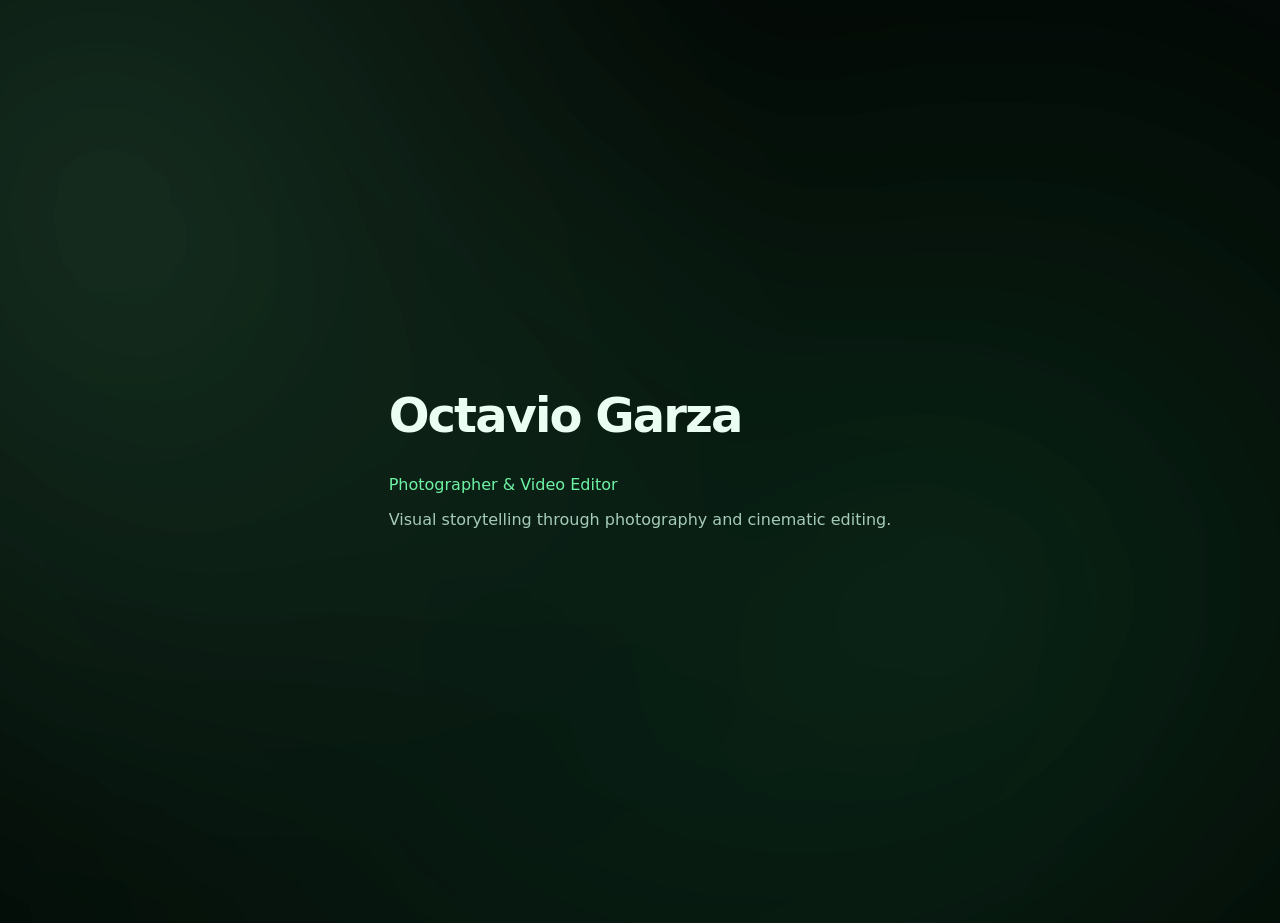
==== index.html @ 62044c3e "Update index.html" ====
<!DOCTYPE html>
<html lang="en">
<head>
  <meta charset="UTF-8" />
  <meta name="viewport" content="width=device-width, initial-scale=1.0" />
  <title>Octavio Garza | Portfolio</title>

  <link rel="stylesheet" href="styles.css" />
</head>

<body>

<div class="noise"></div>


<div class="scene active">

  <header class="hero">
    <h1>Octavio Garza</h1>
    <p class="role">Photographer & Video Editor</p>
    <p class="subtitle">
      Visual storytelling through photography and cinematic editing.
    </p>
  </header>

</div>

<div class="scene">
  <section class="section">
    <h2>About</h2>
    <p>
      I’m Octavio Garza, a photographer and video editor focused on visual storytelling through composition, lighting, and motion.
    </p>
    <p>
      I create work centered around emotion, structure, and cinematic visual language.
    </p>
  </section>
</div>


<div class="scene">
  <section class="section">
    <h2>Photography</h2>

    <div class="gallery">

      <img src="assets/photo1.jpg" class="gallery-img" alt="">
      <img src="assets/photo2.jpg" class="gallery-img" alt="">
      <img src="assets/photo3.jpg" class="gallery-img" alt="">
      <img src="assets/photo4.jpg" class="gallery-img" alt="">
      <img src="assets/photo5.jpg" class="gallery-img" alt="">
      <img src="assets/photo6.jpg" class="gallery-img" alt="">

    </div>
  </section>
</div>


<div class="scene">
  <section class="section">
    <h2>Video Editing</h2>

    <video class="video" controls>
      <source src="assets/video1.mp4" type="video/mp4">
    </video>

    <p class="caption">
      Cinematic editing reel focused on pacing, color grading, and storytelling.
    </p>
  </section>
</div>

<div class="scene">
  <section class="section">
    <h2>Contact</h2>
    <p>Email: Octaviojgarza13@gmail.com </p>
  </section>
</div>

<div class="lightbox" id="lightbox">
  <span class="close" id="closeBtn">&times;</span>
  <img id="lightboxImg" class="lightbox-img" />
  <span class="nav prev" id="prev">&#10094;</span>
  <span class="nav next" id="next">&#10095;</span>
</div>

<script src="script.js"></script>
</body>
</html>
---- styles.css ----
:root {
  --bg: #050a07;
  --panel: #0c1510;

  --text: #eafff2;
  --muted: #a6cbb8;

  --green-1: #6ef3a5;
  --green-2: #2fd67b;
  --green-3: #1b6b45;
}


body {
  margin: 0;
  font-family: Inter, system-ui, sans-serif;
  background: var(--bg);
  color: var(--text);
  overflow: hidden;
}


h1 {
  font-size: 3rem;
  letter-spacing: -0.04em;
}

h2 {
  font-size: 2rem;
  border-left: 4px solid var(--green-2);
  padding-left: 12px;
  margin-bottom: 20px;
}

.subtitle {
  color: var(--muted);
}

.role {
  color: var(--green-1);
}


.scene {
  position: absolute;
  inset: 0;
  display: flex;
  align-items: center;
  justify-content: center;

  opacity: 0;
  transform: scale(1.05);
  filter: blur(10px);

  transition: 1.2s ease;
  z-index: 2;
}

.scene.active {
  opacity: 1;
  transform: scale(1);
  filter: blur(0);
}


.section {
  max-width: 1000px;
  padding: 40px;
}


.gallery {
  display: grid;
  grid-template-columns: repeat(3, 1fr);
  gap: 12px;
}

.gallery-img {
  width: 100%;
  height: 220px;
  object-fit: cover;
  cursor: pointer;
  border: 1px solid var(--green-3);
  transition: 0.3s ease;
}

.gallery-img:hover {
  transform: scale(1.03);
  border-color: var(--green-1);
}


.video {
  width: 100%;
  border: 2px solid var(--green-3);
}

.caption {
  color: var(--muted);
}

.lightbox {
  position: fixed;
  inset: 0;
  background: rgba(0,0,0,0.92);
  display: none;
  justify-content: center;
  align-items: center;
  z-index: 10;
}

.lightbox.show {
  display: flex;
}

.lightbox-img {
  max-width: 85%;
  max-height: 85%;
  border: 2px solid var(--green-2);
}

.close,
.nav {
  position: absolute;
  color: var(--green-1);
  font-size: 40px;
  cursor: pointer;
}

.close { top: 20px; right: 30px; }
.prev { left: 30px; }
.next { right: 30px; }


body::before,
body::after {
  content: "";
  position: fixed;
  inset: -20%;
  z-index: 0;
  pointer-events: none;

  background:
    radial-gradient(circle at 20% 30%, rgba(110,243,165,0.10), transparent 40%),
    radial-gradient(circle at 70% 60%, rgba(47,214,123,0.08), transparent 45%),
    radial-gradient(circle at 40% 80%, rgba(27,107,69,0.10), transparent 50%);

  filter: blur(70px);
  animation: drift 20s ease-in-out infinite alternate;
}

body::after {
  opacity: 0.6;
  animation: drift2 28s ease-in-out infinite alternate;
}

@keyframes drift {
  0% { transform: translate(-2%, -2%); }
  100% { transform: translate(2%, 2%); }
}

@keyframes drift2 {
  0% { transform: translate(2%, -2%); }
  100% { transform: translate(-2%, 2%); }
}


.noise {
  position: fixed;
  inset: 0;
  background-image: url("https://www.transparenttextures.com/patterns/noise.png");
  opacity: 0.05;
  z-index: 1;
  pointer-events: none;
}
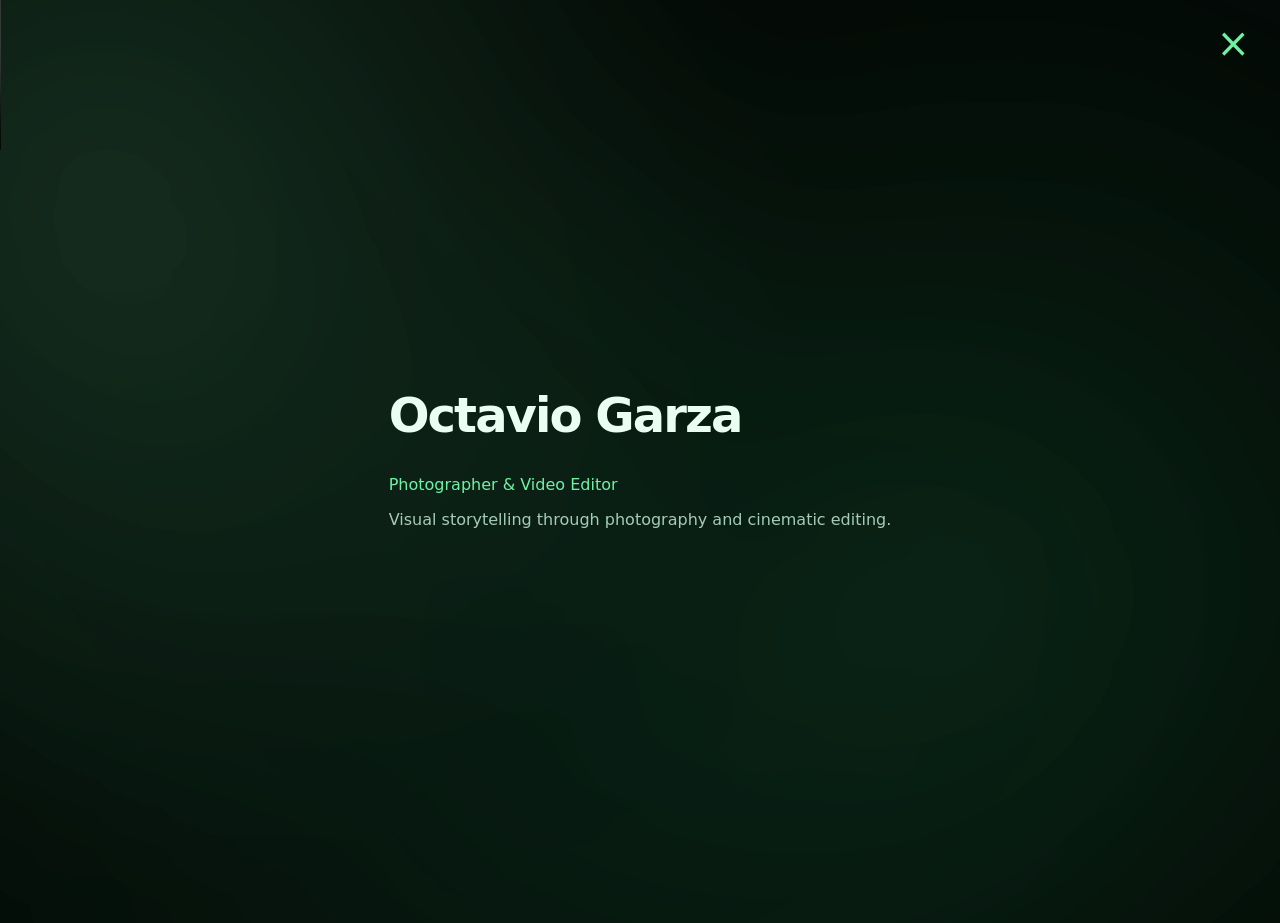
==== commit 97e09bb3: "Update index.html" ====
--- a/index.html
+++ b/index.html
@@ -12,68 +12,52 @@
 
 <div class="noise"></div>
 
-
 <div class="scene active">
-
   <header class="hero">
     <h1>Octavio Garza</h1>
     <p class="role">Photographer & Video Editor</p>
-    <p class="subtitle">
-      Visual storytelling through photography and cinematic editing.
-    </p>
+    <p class="subtitle">Visual storytelling through photography and cinematic editing.</p>
   </header>
-
 </div>
 
 <div class="scene">
   <section class="section">
     <h2>About</h2>
     <p>
-      I’m Octavio Garza, a photographer and video editor focused on visual storytelling through composition, lighting, and motion.
-    </p>
-    <p>
-      I create work centered around emotion, structure, and cinematic visual language.
+      I’m Octavio Garza, a photographer and video editor focused on visual storytelling through composition, lighting, and motion. My work blends urban photography with cinematic editing to create emotionally driven visuals. I specialize in capturing authentic moments and shaping them into structured visual narratives. Currently, I am refining my creative style through both photography and post-production workflows.
     </p>
   </section>
 </div>
-
 
 <div class="scene">
   <section class="section">
     <h2>Photography</h2>
 
     <div class="gallery">
-
-      <img src="assets/photo1.jpg" class="gallery-img" alt="">
-      <img src="assets/photo2.jpg" class="gallery-img" alt="">
-      <img src="assets/photo3.jpg" class="gallery-img" alt="">
-      <img src="assets/photo4.jpg" class="gallery-img" alt="">
-      <img src="assets/photo5.jpg" class="gallery-img" alt="">
-      <img src="assets/photo6.jpg" class="gallery-img" alt="">
-
+      <img src="assets/images/photo1.jpg" class="gallery-img" />
+      <img src="assets/images/photo2.jpg" class="gallery-img" />
+      <img src="assets/images/photo3.jpg" class="gallery-img" />
+      <img src="assets/images/photo4.jpg" class="gallery-img" />
+      <img src="assets/images/photo5.jpg" class="gallery-img" />
+      <img src="assets/images/photo6.jpg" class="gallery-img" />
     </div>
   </section>
 </div>
-
 
 <div class="scene">
   <section class="section">
     <h2>Video Editing</h2>
 
-    <video class="video" controls>
-      <source src="assets/video1.mp4" type="video/mp4">
-    </video>
-
-    <p class="caption">
-      Cinematic editing reel focused on pacing, color grading, and storytelling.
-    </p>
+    <div class="video-thumb" id="openVideo">
+      <p>▶ Watch Cinematic Reel</p>
+    </div>
   </section>
 </div>
 
 <div class="scene">
   <section class="section">
     <h2>Contact</h2>
-    <p>Email: Octaviojgarza13@gmail.com </p>
+    <p>Email: your.email@example.com</p>
   </section>
 </div>
 
@@ -84,6 +68,13 @@
   <span class="nav next" id="next">&#10095;</span>
 </div>
 
+<div class="video-lightbox" id="videoLightbox">
+  <span class="close" id="closeVideo">&times;</span>
+  <video id="modalVideo" controls>
+    <source src="assets/video/reel.mp4" type="video/mp4" />
+  </video>
+</div>
+
 <script src="script.js"></script>
 </body>
 </html>
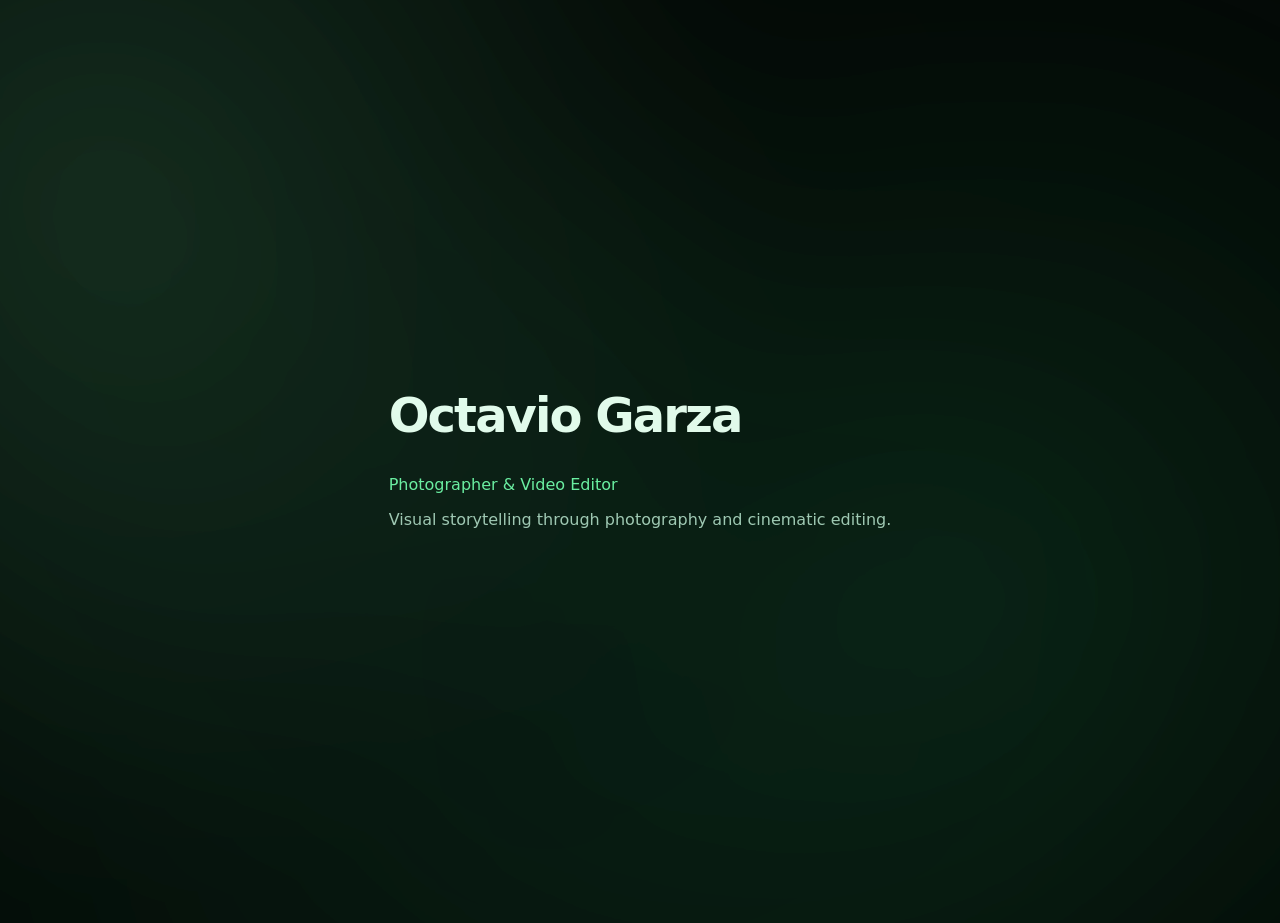
==== commit 87e9493a: "Update index.html" ====
--- a/index.html
+++ b/index.html
@@ -4,7 +4,7 @@
   <meta charset="UTF-8" />
   <meta name="viewport" content="width=device-width, initial-scale=1.0" />
   <title>Octavio Garza | Portfolio</title>
-
+<link rel="icon" href="favicon.png" type="image/x-icon">
   <link rel="stylesheet" href="styles.css" />
 </head>
 
--- a/styles.css
+++ b/styles.css
@@ -1,14 +1,12 @@
-
 :root {
   --bg: #050a07;
   --panel: #0c1510;
-
   --text: #eafff2;
   --muted: #a6cbb8;
 
-  --green-1: #6ef3a5;
-  --green-2: #2fd67b;
-  --green-3: #1b6b45;
+  --g1: #6ef3a5;
+  --g2: #2fd67b;
+  --g3: #1b6b45;
 }
 
 
@@ -21,25 +19,14 @@
 }
 
 
-h1 {
-  font-size: 3rem;
-  letter-spacing: -0.04em;
-}
-
+h1 { font-size: 3rem; letter-spacing: -0.04em; }
 h2 {
   font-size: 2rem;
-  border-left: 4px solid var(--green-2);
+  border-left: 4px solid var(--g2);
   padding-left: 12px;
-  margin-bottom: 20px;
 }
-
-.subtitle {
-  color: var(--muted);
-}
-
-.role {
-  color: var(--green-1);
-}
+.subtitle { color: var(--muted); }
+.role { color: var(--g1); }
 
 
 .scene {
@@ -54,7 +41,6 @@
   filter: blur(10px);
 
   transition: 1.2s ease;
-  z-index: 2;
 }
 
 .scene.active {
@@ -80,50 +66,69 @@
   width: 100%;
   height: 220px;
   object-fit: cover;
-  cursor: pointer;
-  border: 1px solid var(--green-3);
+  cursor: zoom-in;
+  border: 1px solid var(--g3);
   transition: 0.3s ease;
 }
 
 .gallery-img:hover {
   transform: scale(1.03);
-  border-color: var(--green-1);
+  border-color: var(--g1);
 }
 
 
-.video {
-  width: 100%;
-  border: 2px solid var(--green-3);
+.video-thumb {
+  background: var(--panel);
+  padding: 40px;
+  text-align: center;
+  cursor: pointer;
+  border: 1px solid var(--g3);
 }
 
-.caption {
-  color: var(--muted);
+.video-thumb:hover {
+  border-color: var(--g1);
 }
 
 .lightbox {
   position: fixed;
   inset: 0;
-  background: rgba(0,0,0,0.92);
+  background: rgba(0,0,0,0.95);
   display: none;
   justify-content: center;
   align-items: center;
-  z-index: 10;
+  z-index: 100;
 }
 
-.lightbox.show {
-  display: flex;
-}
+.lightbox.show { display: flex; }
 
 .lightbox-img {
   max-width: 85%;
   max-height: 85%;
-  border: 2px solid var(--green-2);
+  border: 2px solid var(--g2);
+}
+
+
+.video-lightbox {
+  position: fixed;
+  inset: 0;
+  background: rgba(0,0,0,0.95);
+  display: none;
+  justify-content: center;
+  align-items: center;
+  z-index: 120;
+}
+
+.video-lightbox.show { display: flex; }
+
+.video-lightbox video {
+  width: 80%;
+  border: 2px solid var(--g2);
 }
 
 .close,
 .nav {
   position: absolute;
-  color: var(--green-1);
+  color: var(--g1);
   font-size: 40px;
   cursor: pointer;
 }
@@ -138,8 +143,8 @@
   content: "";
   position: fixed;
   inset: -20%;
+  pointer-events: none;
   z-index: 0;
-  pointer-events: none;
 
   background:
     radial-gradient(circle at 20% 30%, rgba(110,243,165,0.10), transparent 40%),
@@ -165,7 +170,6 @@
   100% { transform: translate(-2%, 2%); }
 }
 
-
 .noise {
   position: fixed;
   inset: 0;
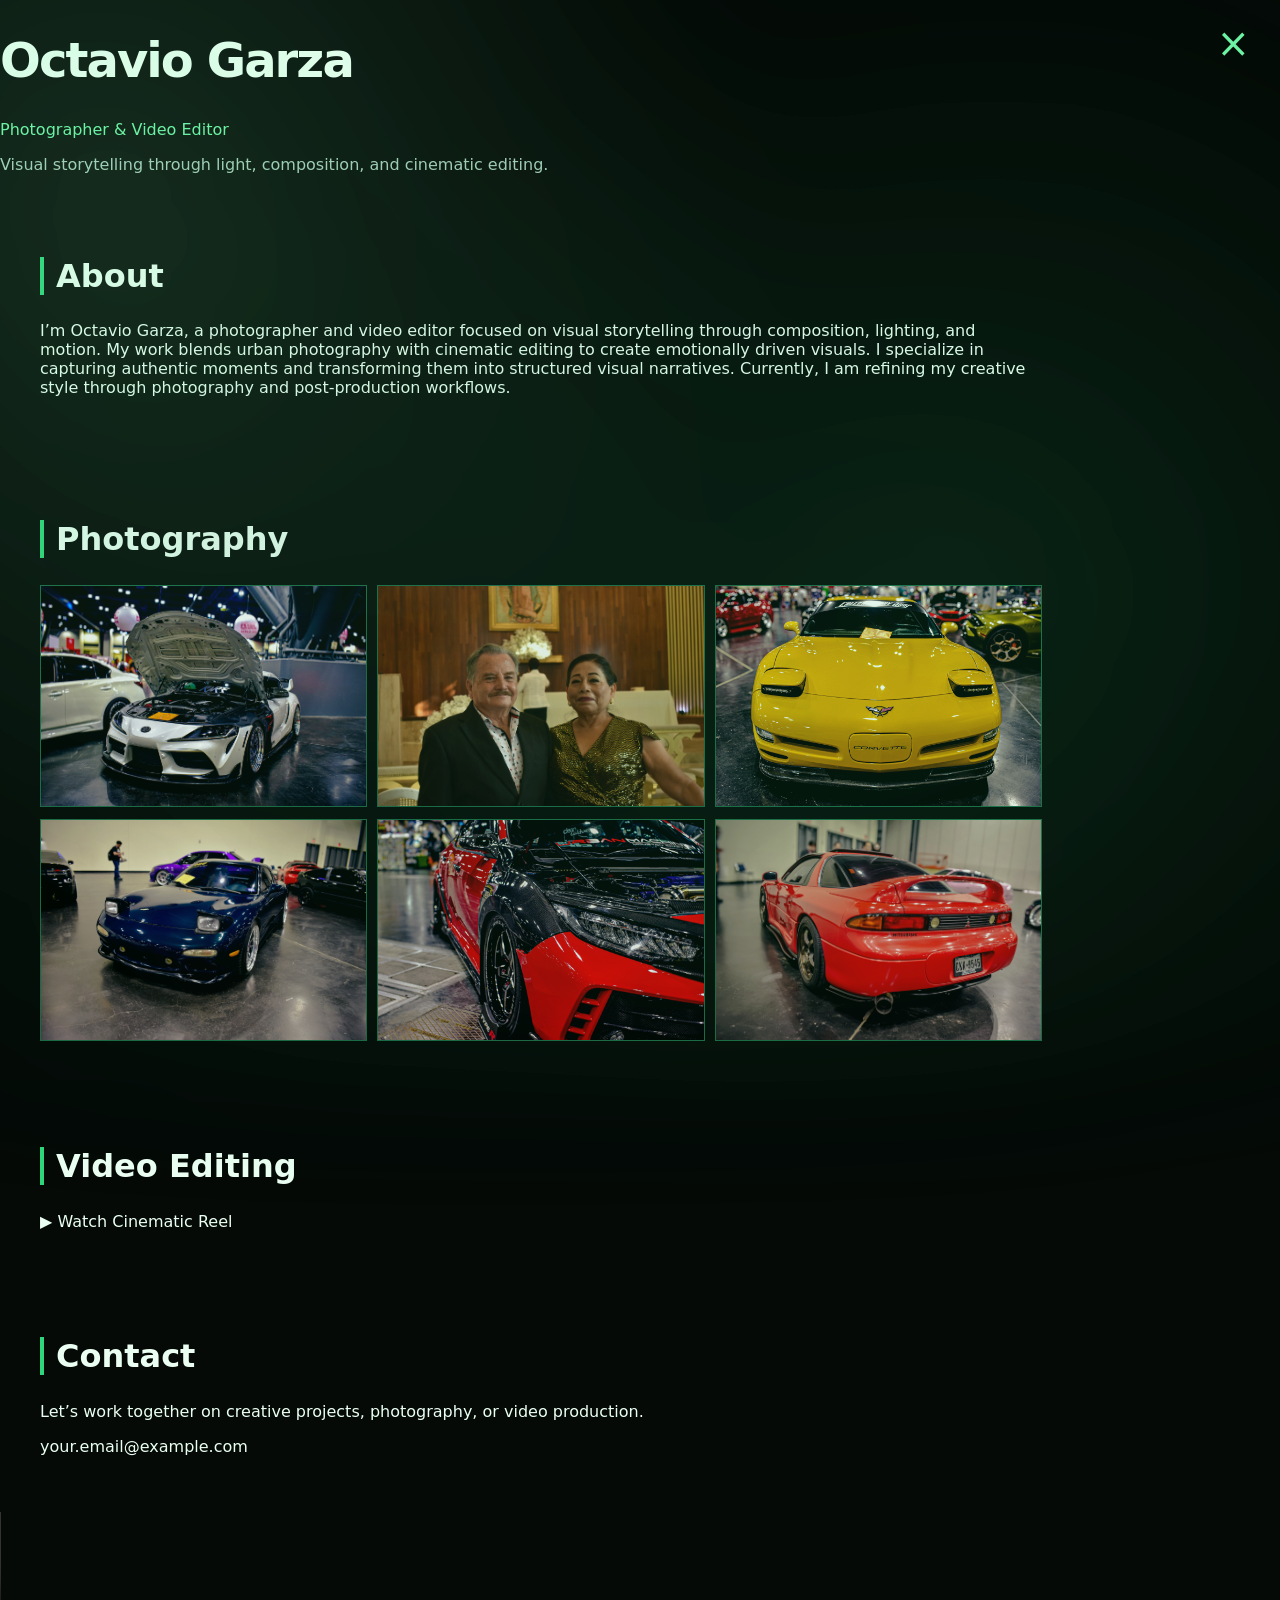
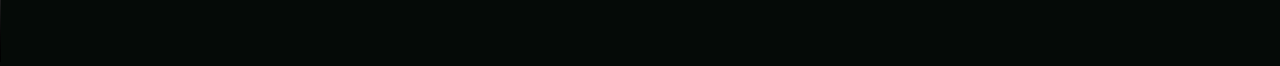
==== commit e07ec0e7: "Update index.html" ====
--- a/index.html
+++ b/index.html
@@ -2,76 +2,78 @@
 <html lang="en">
 <head>
   <meta charset="UTF-8" />
-  <meta name="viewport" content="width=device-width, initial-scale=1.0" />
+  <meta name="viewport" content="width=device-width, initial-scale=1.0"/>
   <title>Octavio Garza | Portfolio</title>
-<link rel="icon" href="favicon.png" type="image/x-icon">
-  <link rel="stylesheet" href="styles.css" />
+
+  <link rel="icon" href="favicon.ico">
+  <link rel="stylesheet" href="styles.css">
 </head>
 
 <body>
 
 <div class="noise"></div>
 
-<div class="scene active">
-  <header class="hero">
-    <h1>Octavio Garza</h1>
-    <p class="role">Photographer & Video Editor</p>
-    <p class="subtitle">Visual storytelling through photography and cinematic editing.</p>
-  </header>
-</div>
 
-<div class="scene">
-  <section class="section">
-    <h2>About</h2>
-    <p>
-      I’m Octavio Garza, a photographer and video editor focused on visual storytelling through composition, lighting, and motion. My work blends urban photography with cinematic editing to create emotionally driven visuals. I specialize in capturing authentic moments and shaping them into structured visual narratives. Currently, I am refining my creative style through both photography and post-production workflows.
-    </p>
-  </section>
-</div>
+<header class="hero">
+  <h1>Octavio Garza</h1>
+  <p class="role">Photographer & Video Editor</p>
+  <p class="subtitle">
+    Visual storytelling through light, composition, and cinematic editing.
+  </p>
+</header>
 
-<div class="scene">
-  <section class="section">
-    <h2>Photography</h2>
 
-    <div class="gallery">
-      <img src="assets/images/photo1.jpg" class="gallery-img" />
-      <img src="assets/images/photo2.jpg" class="gallery-img" />
-      <img src="assets/images/photo3.jpg" class="gallery-img" />
-      <img src="assets/images/photo4.jpg" class="gallery-img" />
-      <img src="assets/images/photo5.jpg" class="gallery-img" />
-      <img src="assets/images/photo6.jpg" class="gallery-img" />
-    </div>
-  </section>
-</div>
+<section class="section reveal">
+  <h2>About</h2>
+  <p>
+    I’m Octavio Garza, a photographer and video editor focused on visual storytelling through composition, lighting, and motion. My work blends urban photography with cinematic editing to create emotionally driven visuals. I specialize in capturing authentic moments and transforming them into structured visual narratives. Currently, I am refining my creative style through photography and post-production workflows.
+  </p>
+</section>
 
-<div class="scene">
-  <section class="section">
-    <h2>Video Editing</h2>
+<section class="section reveal">
+  <h2>Photography</h2>
 
-    <div class="video-thumb" id="openVideo">
-      <p>▶ Watch Cinematic Reel</p>
-    </div>
-  </section>
-</div>
+  <div class="gallery">
+    <img src="assets/photo1.jpg" class="gallery-img">
+    <img src="assets/photo2.jpg" class="gallery-img">
+    <img src="assets/photo3.jpg" class="gallery-img">
+    <img src="assets/photo4.jpg" class="gallery-img">
+    <img src="assets/photo5.jpg" class="gallery-img">
+    <img src="assets/photo6.jpg" class="gallery-img">
+  </div>
+</section>
 
-<div class="scene">
-  <section class="section">
-    <h2>Contact</h2>
-    <p>Email: your.email@example.com</p>
-  </section>
-</div>
+
+<section class="section reveal">
+  <h2>Video Editing</h2>
+
+  <div class="video-card" id="openVideo">
+    ▶ Watch Cinematic Reel
+  </div>
+</section>
+
+
+<section class="section reveal">
+  <h2>Contact</h2>
+
+  <div class="contact-card">
+    <p>Let’s work together on creative projects, photography, or video production.</p>
+    <p class="email">your.email@example.com</p>
+  </div>
+</section>
+
 
 <div class="lightbox" id="lightbox">
   <span class="close" id="closeBtn">&times;</span>
-  <img id="lightboxImg" class="lightbox-img" />
+  <img id="lightboxImg">
   <span class="nav prev" id="prev">&#10094;</span>
   <span class="nav next" id="next">&#10095;</span>
 </div>
 
-<div class="video-lightbox" id="videoLightbox">
+<div class="video-modal" id="videoModal">
   <span class="close" id="closeVideo">&times;</span>
-  <video id="modalVideo" controls>
-    <source src="assets/video/reel.mp4" type="video/mp4" />
+  <video controls id="videoPlayer">
+    <source src="assets/video/reel.mp4" type="video/mp4">
   </video>
 </div>
 
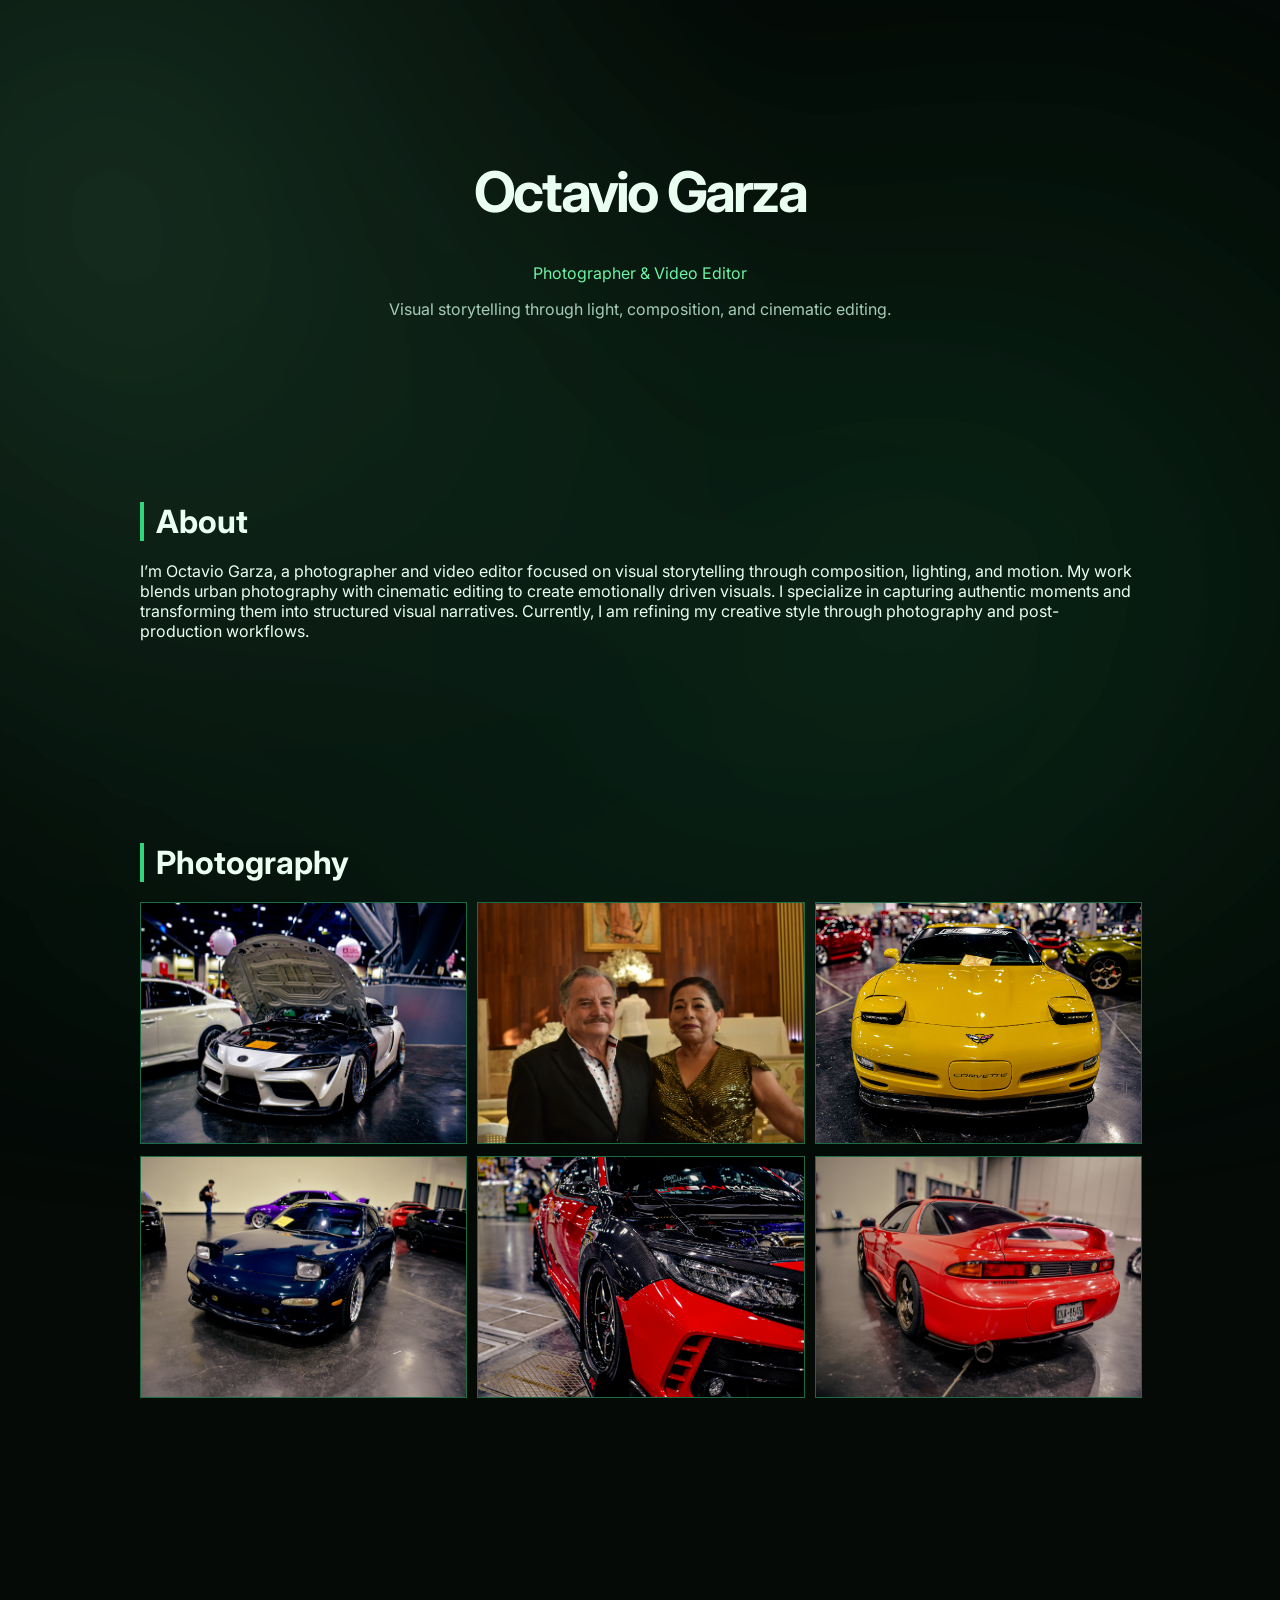
==== commit 8eb3d8f6: "Update index.html" ====
--- a/index.html
+++ b/index.html
@@ -4,8 +4,10 @@
   <meta charset="UTF-8" />
   <meta name="viewport" content="width=device-width, initial-scale=1.0"/>
   <title>Octavio Garza | Portfolio</title>
-
-  <link rel="icon" href="favicon.ico">
+<link rel="preconnect" href="https://fonts.googleapis.com">
+<link rel="preconnect" href="https://fonts.gstatic.com" crossorigin>
+<link href="https://fonts.googleapis.com/css2?family=Inter:wght@300;400;500;600&family=Playfair+Display:wght@500;600;700&family=JetBrains+Mono:wght@400;500&display=swap" rel="stylesheet">
+  <link rel="icon" href="favicon.png">
   <link rel="stylesheet" href="styles.css">
 </head>
 
--- a/styles.css
+++ b/styles.css
@@ -15,44 +15,49 @@
   font-family: Inter, system-ui, sans-serif;
   background: var(--bg);
   color: var(--text);
-  overflow: hidden;
-}
-
-
-h1 { font-size: 3rem; letter-spacing: -0.04em; }
+}
+
+
+h1 {
+  font-size: 3.5rem;
+  letter-spacing: -0.05em;
+}
+
 h2 {
   font-size: 2rem;
   border-left: 4px solid var(--g2);
   padding-left: 12px;
-}
-.subtitle { color: var(--muted); }
-.role { color: var(--g1); }
-
-
-.scene {
-  position: absolute;
-  inset: 0;
-  display: flex;
-  align-items: center;
-  justify-content: center;
-
-  opacity: 0;
-  transform: scale(1.05);
-  filter: blur(10px);
-
-  transition: 1.2s ease;
-}
-
-.scene.active {
-  opacity: 1;
-  transform: scale(1);
-  filter: blur(0);
-}
-
+  margin-bottom: 20px;
+}
+
+.subtitle {
+  color: var(--muted);
+}
+
+.role {
+  color: var(--g1);
+}
+
+.hero {
+  text-align: center;
+  padding: 120px 20px 60px;
+}
 
 .section {
   max-width: 1000px;
-  padding: 40px;
+  margin: auto;
+  padding: 80px 20px;
+}
+
+.reveal {
+  opacity: 0;
+  transform: translateY(40px);
+  transition: 1s ease;
+}
+
+.reveal.active {
+  opacity: 1;
+  transform: translateY(0);
 }
 
 
@@ -64,7 +69,7 @@
 
 .gallery-img {
   width: 100%;
-  height: 220px;
+  height: 240px;
   object-fit: cover;
   cursor: zoom-in;
   border: 1px solid var(--g3);
@@ -72,22 +77,35 @@
 }
 
 .gallery-img:hover {
-  transform: scale(1.03);
+  transform: scale(1.02);
   border-color: var(--g1);
 }
 
 
-.video-thumb {
+.video-card {
   background: var(--panel);
+  border: 1px solid var(--g3);
   padding: 40px;
+  cursor: pointer;
   text-align: center;
-  cursor: pointer;
+  transition: 0.3s;
+}
+
+.video-card:hover {
+  border-color: var(--g1);
+}
+
+
+.contact-card {
+  background: var(--panel);
   border: 1px solid var(--g3);
-}
-
-.video-thumb:hover {
-  border-color: var(--g1);
-}
+  padding: 30px;
+}
+
+.email {
+  color: var(--g1);
+}
+
 
 .lightbox {
   position: fixed;
@@ -96,40 +114,43 @@
   display: none;
   justify-content: center;
   align-items: center;
-  z-index: 100;
-}
-
-.lightbox.show { display: flex; }
-
-.lightbox-img {
+}
+
+.lightbox img {
   max-width: 85%;
   max-height: 85%;
   border: 2px solid var(--g2);
 }
 
-
-.video-lightbox {
+.lightbox.show {
+  display: flex;
+}
+
+
+.video-modal {
   position: fixed;
   inset: 0;
   background: rgba(0,0,0,0.95);
   display: none;
   justify-content: center;
   align-items: center;
-  z-index: 120;
-}
-
-.video-lightbox.show { display: flex; }
-
-.video-lightbox video {
+}
+
+.video-modal.show {
+  display: flex;
+}
+
+.video-modal video {
   width: 80%;
   border: 2px solid var(--g2);
 }
+
 
 .close,
 .nav {
   position: absolute;
+  font-size: 40px;
   color: var(--g1);
-  font-size: 40px;
   cursor: pointer;
 }
 
@@ -143,21 +164,21 @@
   content: "";
   position: fixed;
   inset: -20%;
+  z-index: -1;
   pointer-events: none;
-  z-index: 0;
 
   background:
     radial-gradient(circle at 20% 30%, rgba(110,243,165,0.10), transparent 40%),
     radial-gradient(circle at 70% 60%, rgba(47,214,123,0.08), transparent 45%),
     radial-gradient(circle at 40% 80%, rgba(27,107,69,0.10), transparent 50%);
 
-  filter: blur(70px);
-  animation: drift 20s ease-in-out infinite alternate;
+  filter: blur(80px);
+  animation: drift 22s ease-in-out infinite alternate;
 }
 
 body::after {
   opacity: 0.6;
-  animation: drift2 28s ease-in-out infinite alternate;
+  animation: drift2 30s ease-in-out infinite alternate;
 }
 
 @keyframes drift {
@@ -175,6 +196,5 @@
   inset: 0;
   background-image: url("https://www.transparenttextures.com/patterns/noise.png");
   opacity: 0.05;
-  z-index: 1;
   pointer-events: none;
 }
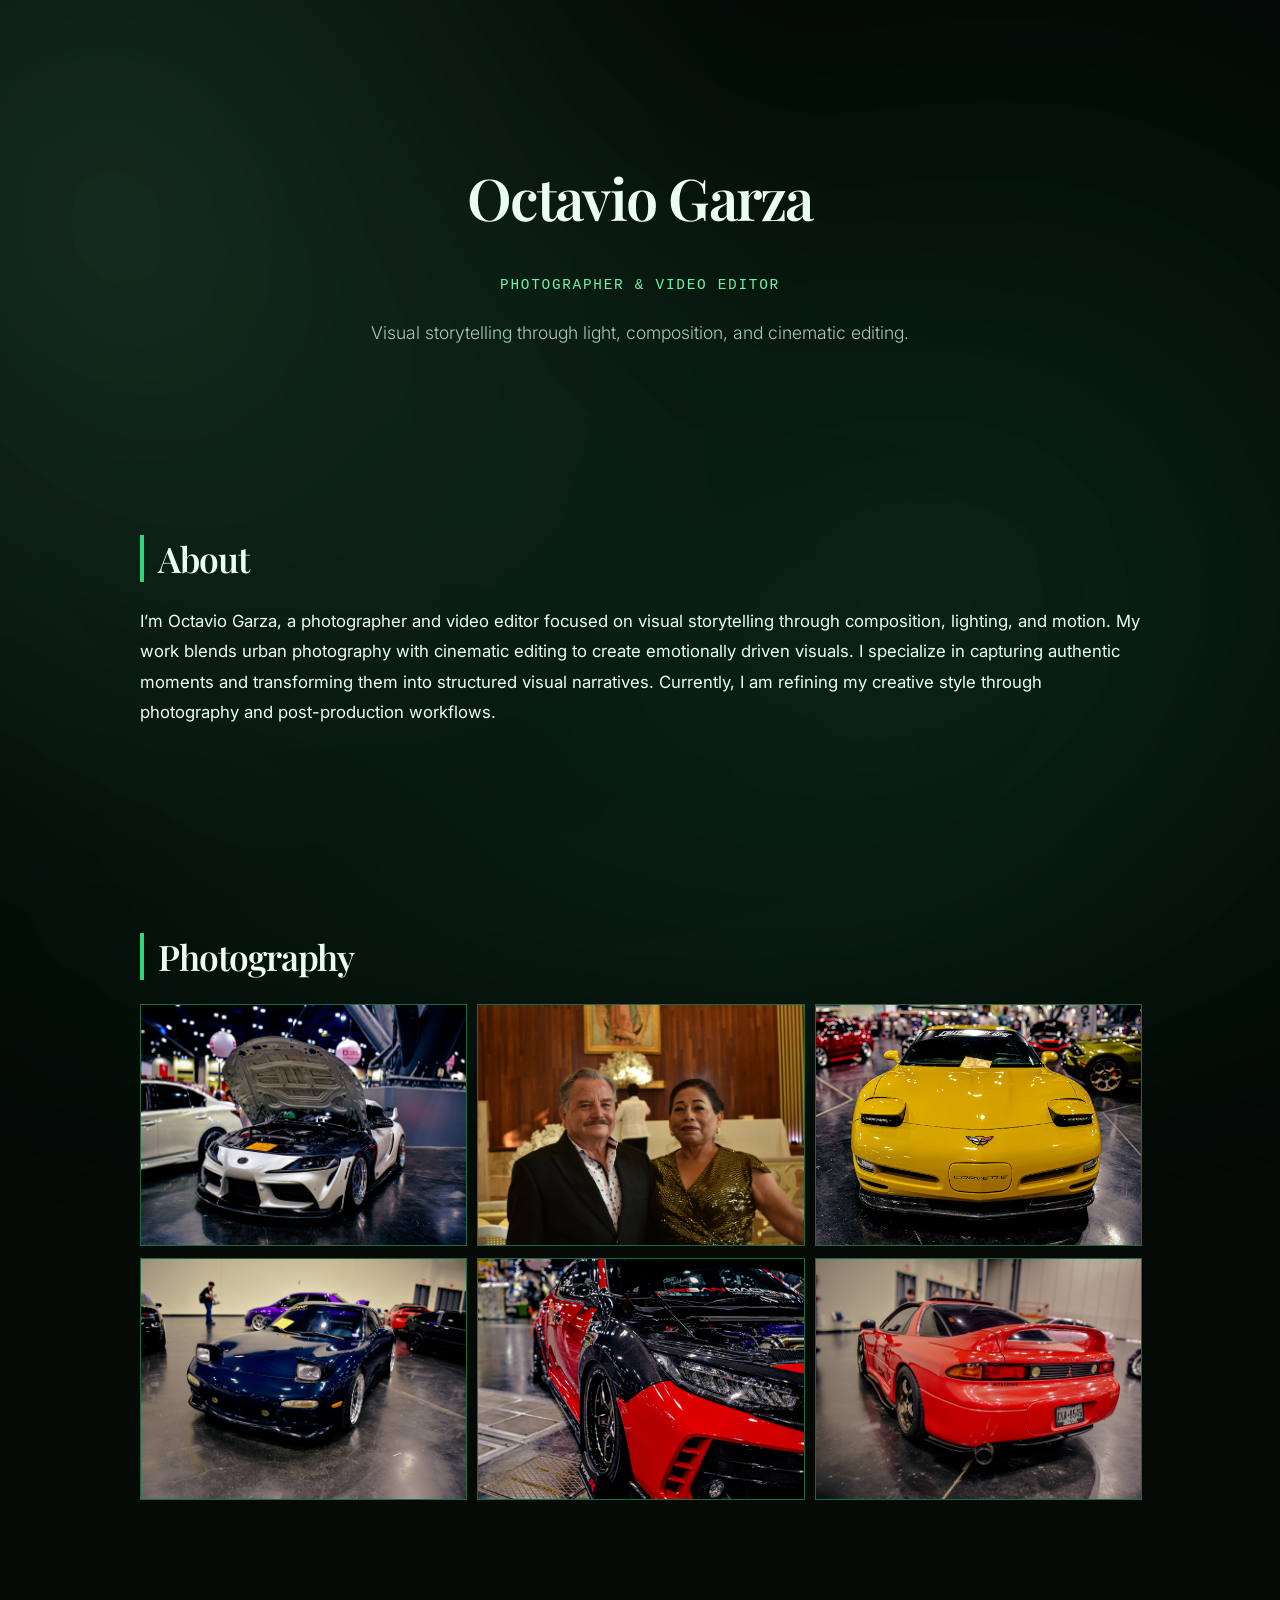
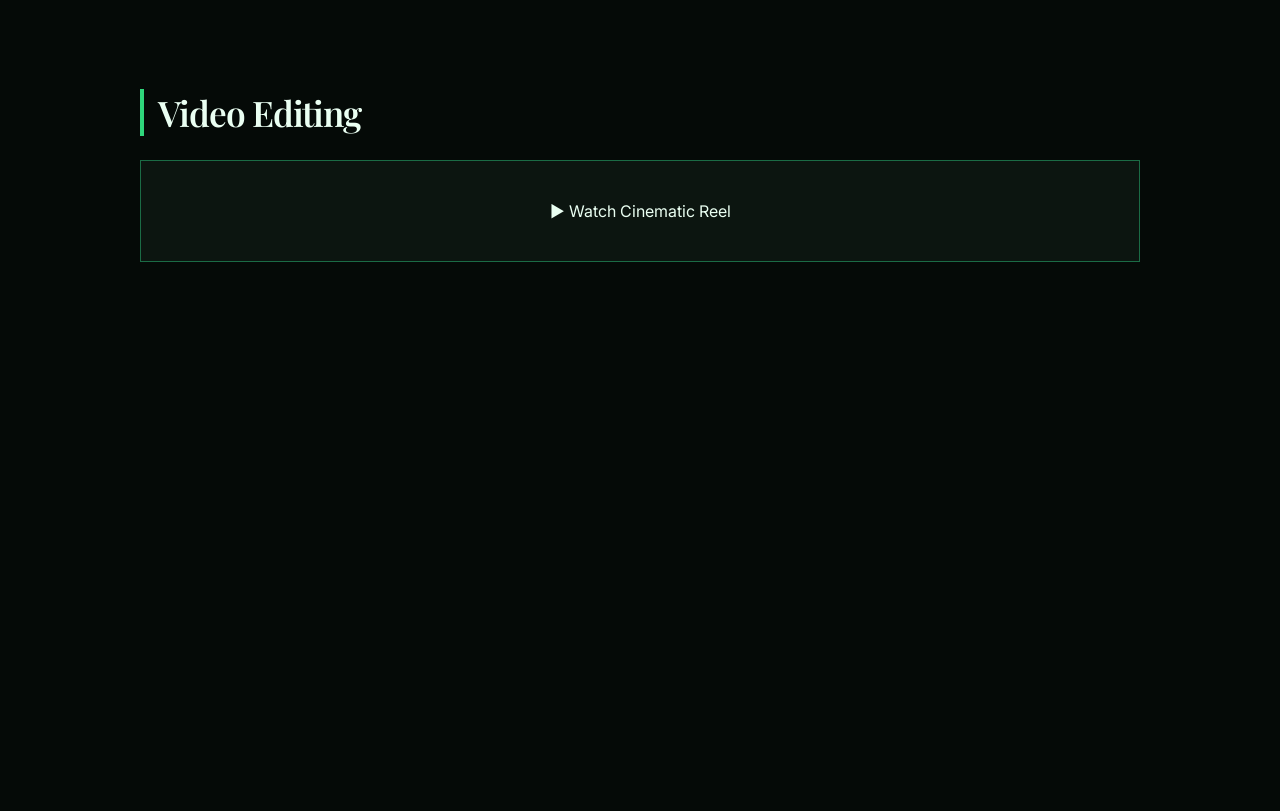
==== commit ee2dc581: "Update index.html" ====
--- a/index.html
+++ b/index.html
@@ -7,7 +7,7 @@
 <link rel="preconnect" href="https://fonts.googleapis.com">
 <link rel="preconnect" href="https://fonts.gstatic.com" crossorigin>
 <link href="https://fonts.googleapis.com/css2?family=Inter:wght@300;400;500;600&family=Playfair+Display:wght@500;600;700&family=JetBrains+Mono:wght@400;500&display=swap" rel="stylesheet">
-  <link rel="icon" href="favicon.png">
+  <link rel="icon" href="assets/favicon.png">
   <link rel="stylesheet" href="styles.css">
 </head>
 
--- a/styles.css
+++ b/styles.css
@@ -17,25 +17,51 @@
   color: var(--text);
 }
 
+h1, h2, h3 {
+  font-family: "Playfair Display", serif;
+  letter-spacing: -0.03em;
+}
 
 h1 {
-  font-size: 3.5rem;
-  letter-spacing: -0.05em;
+  font-size: 3.6rem;
+  font-weight: 600;
 }
 
 h2 {
-  font-size: 2rem;
+  font-size: 2.2rem;
+  font-weight: 600;
   border-left: 4px solid var(--g2);
-  padding-left: 12px;
-  margin-bottom: 20px;
+  padding-left: 14px;
+  margin-bottom: 24px;
+}
+
+p {
+  font-family: "Inter", sans-serif;
+  font-size: 1.05rem;
+  line-height: 1.8;
+  color: var(--text);
+  font-weight: 400;
 }
 
 .subtitle {
+  font-family: "Inter", sans-serif;
+  font-size: 1.1rem;
   color: var(--muted);
+  font-weight: 300;
 }
 
 .role {
-  color: var(--g1);
+  font-family: "JetBrains Mono", monospace;
+  font-size: 0.9rem;
+  letter-spacing: 0.12em;
+  text-transform: uppercase;
+  color: var(--g1);
+}
+
+.email {
+  font-family: "JetBrains Mono", monospace;
+  color: var(--g1);
+  font-size: 0.95rem;
 }
 
 .hero {
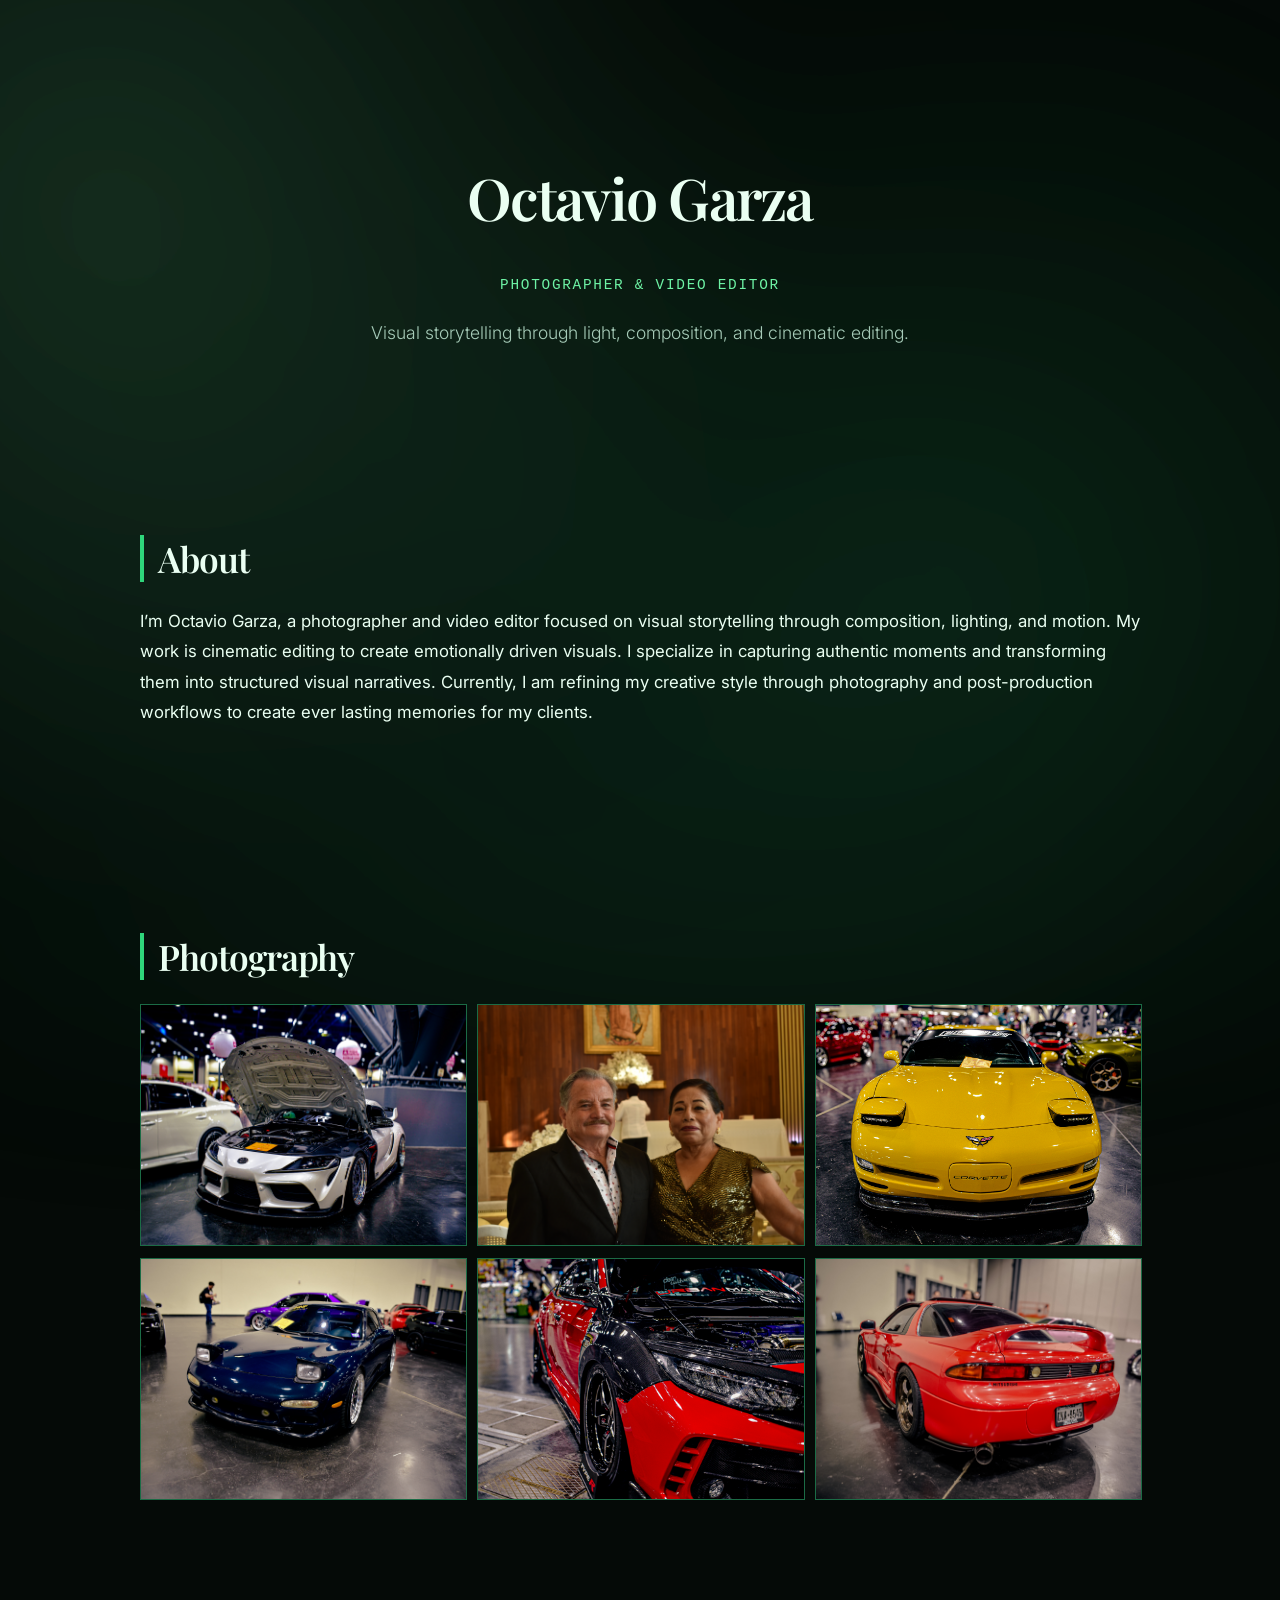
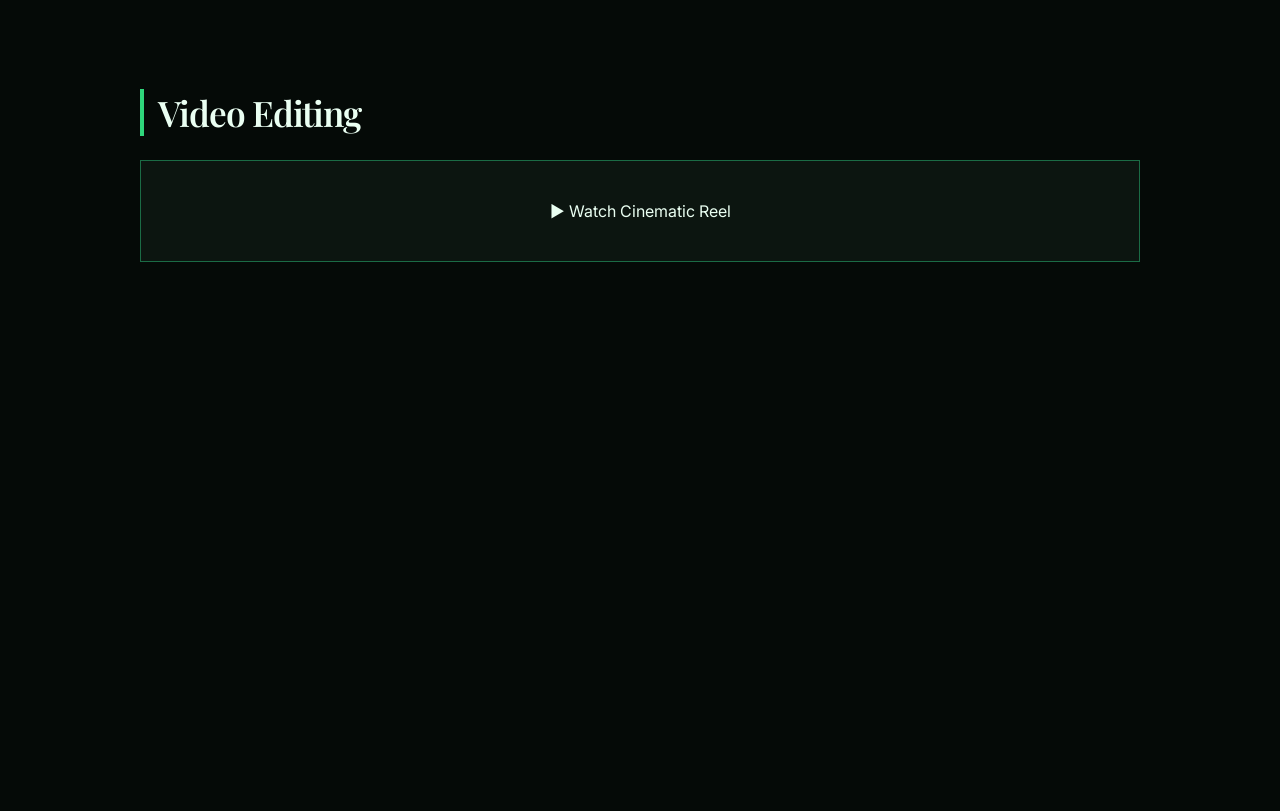
==== commit bf614e24: "Update index.html" ====
--- a/index.html
+++ b/index.html
@@ -28,7 +28,7 @@
 <section class="section reveal">
   <h2>About</h2>
   <p>
-    I’m Octavio Garza, a photographer and video editor focused on visual storytelling through composition, lighting, and motion. My work blends urban photography with cinematic editing to create emotionally driven visuals. I specialize in capturing authentic moments and transforming them into structured visual narratives. Currently, I am refining my creative style through photography and post-production workflows.
+    I’m Octavio Garza, a photographer and video editor focused on visual storytelling through composition, lighting, and motion. My work is cinematic editing to create emotionally driven visuals. I specialize in capturing authentic moments and transforming them into structured visual narratives. Currently, I am refining my creative style through photography and post-production workflows to create ever lasting memories for my clients.
   </p>
 </section>
 
@@ -60,7 +60,7 @@
 
   <div class="contact-card">
     <p>Let’s work together on creative projects, photography, or video production.</p>
-    <p class="email">your.email@example.com</p>
+    <p class="email">Octaviojgarza13@gmail.com</p>
   </div>
 </section>
 
@@ -75,7 +75,7 @@
 <div class="video-modal" id="videoModal">
   <span class="close" id="closeVideo">&times;</span>
   <video controls id="videoPlayer">
-    <source src="assets/video/reel.mp4" type="video/mp4">
+    <source src="assets/video1.mp4" type="video/mp4">
   </video>
 </div>
 
